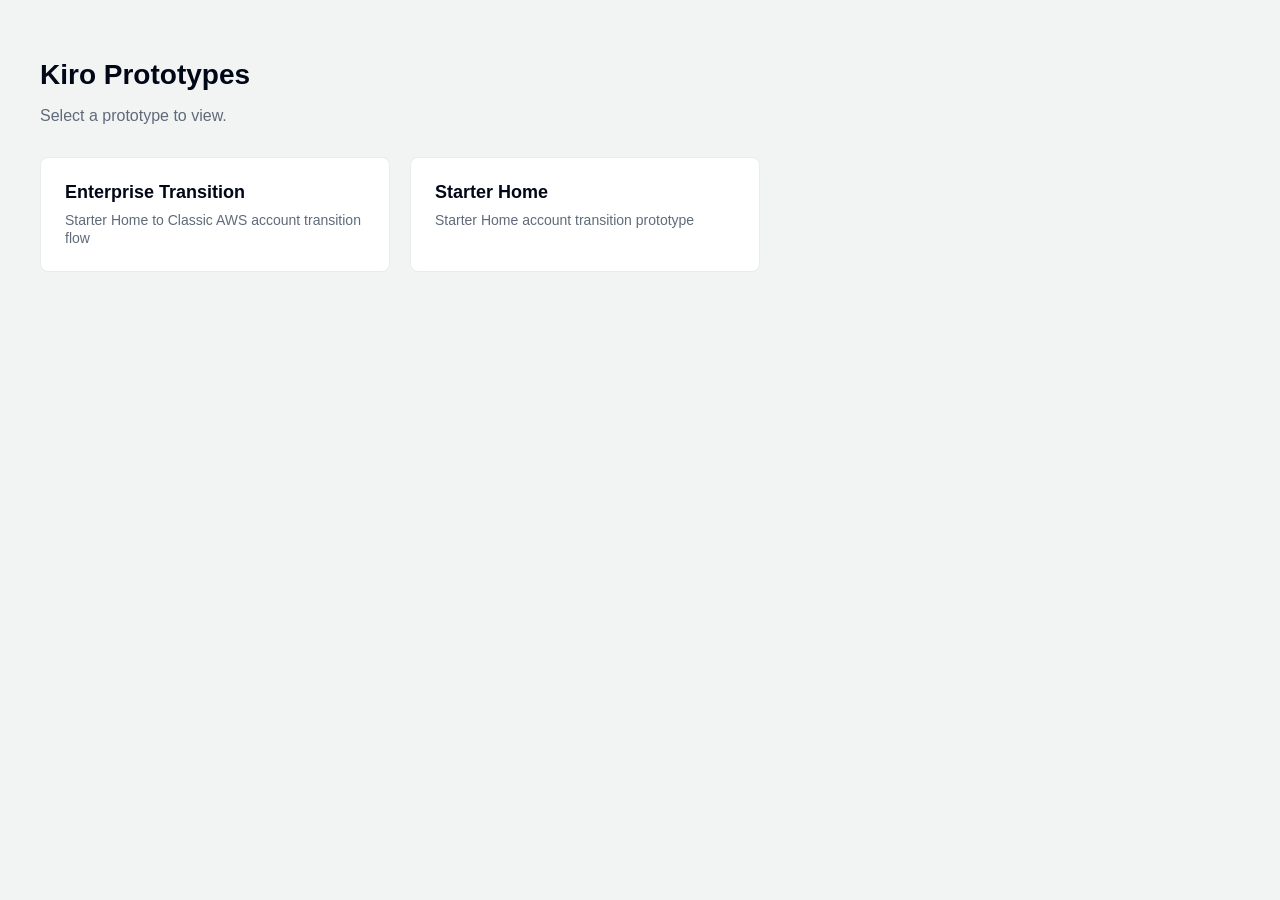
==== index.html @ e20a7c3f "Add root index and enable GitHub Pages" ====
<!DOCTYPE html>
<html lang="en">
<head>
    <meta charset="UTF-8">
    <meta name="viewport" content="width=device-width, initial-scale=1.0">
    <title>Kiro Prototypes</title>
    <style>
        body { font-family: 'Amazon Ember', 'Helvetica Neue', Arial, sans-serif; background: #f2f3f3; margin: 0; padding: 40px; color: #000716; }
        h1 { font-size: 28px; font-weight: 700; margin-bottom: 8px; }
        p { color: #5f6b7a; margin-bottom: 32px; }
        .cards { display: flex; gap: 20px; flex-wrap: wrap; }
        .card { background: white; border: 1px solid #e9ebed; border-radius: 8px; padding: 24px; width: 300px; text-decoration: none; color: inherit; transition: box-shadow 0.15s; }
        .card:hover { box-shadow: 0 4px 8px rgba(0,7,22,0.1); }
        .card h2 { font-size: 18px; margin: 0 0 8px; }
        .card span { font-size: 14px; color: #5f6b7a; }
    </style>
</head>
<body>
    <h1>Kiro Prototypes</h1>
    <p>Select a prototype to view.</p>
    <div class="cards">
        <a class="card" href="Project: transition/index.html">
            <h2>Enterprise Transition</h2>
            <span>Starter Home to Classic AWS account transition flow</span>
        </a>
        <a class="card" href="Project: starter home/index.html">
            <h2>Starter Home</h2>
            <span>Starter Home account transition prototype</span>
        </a>
    </div>
</body>
</html>
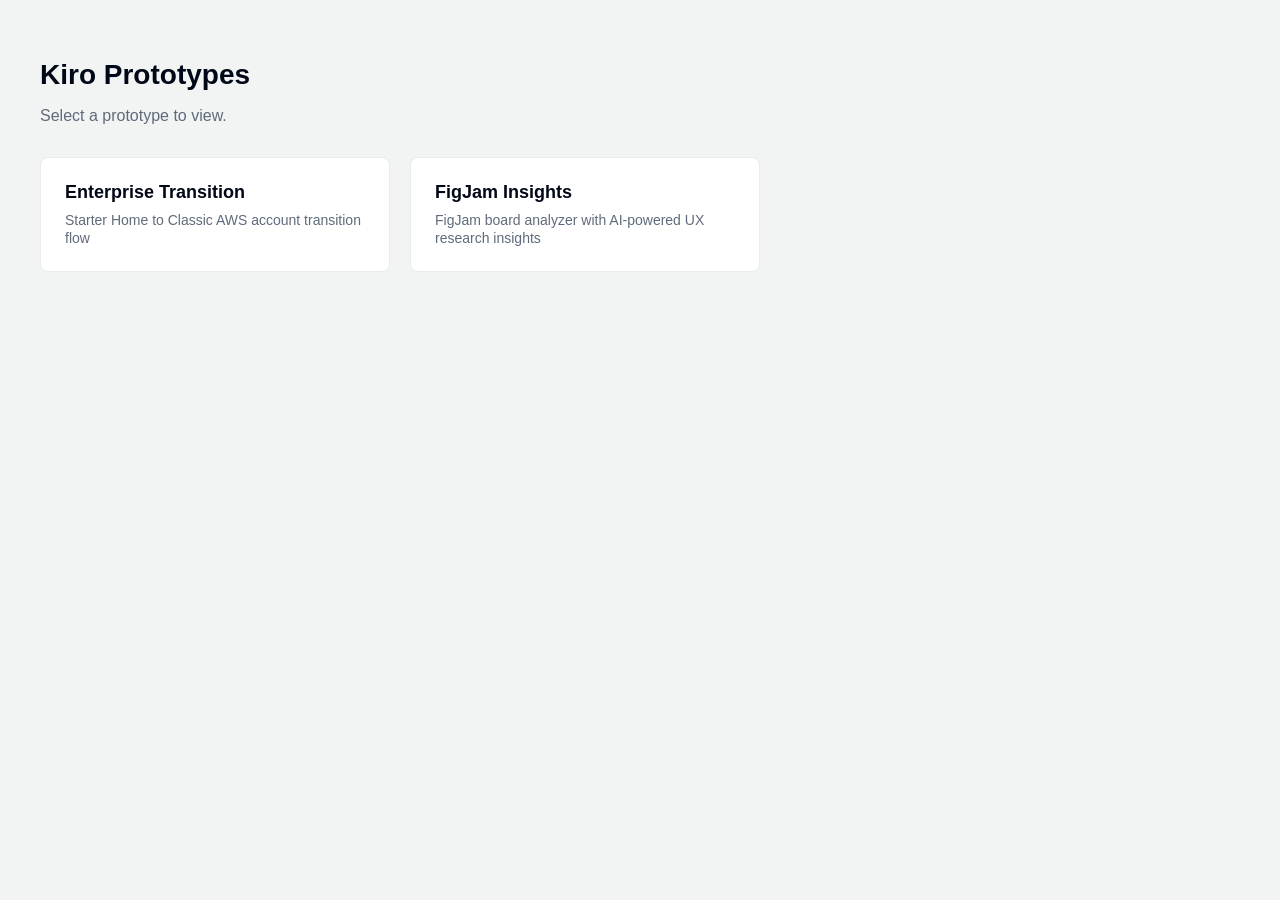
==== commit d64ea60e: "Fix landing page links to match actual project folders" ====
--- a/index.html
+++ b/index.html
@@ -23,9 +23,9 @@
             <h2>Enterprise Transition</h2>
             <span>Starter Home to Classic AWS account transition flow</span>
         </a>
-        <a class="card" href="Project: starter home/index.html">
-            <h2>Starter Home</h2>
-            <span>Starter Home account transition prototype</span>
+        <a class="card" href="Project: Figjam UX research/index.html">
+            <h2>FigJam Insights</h2>
+            <span>FigJam board analyzer with AI-powered UX research insights</span>
         </a>
     </div>
 </body>
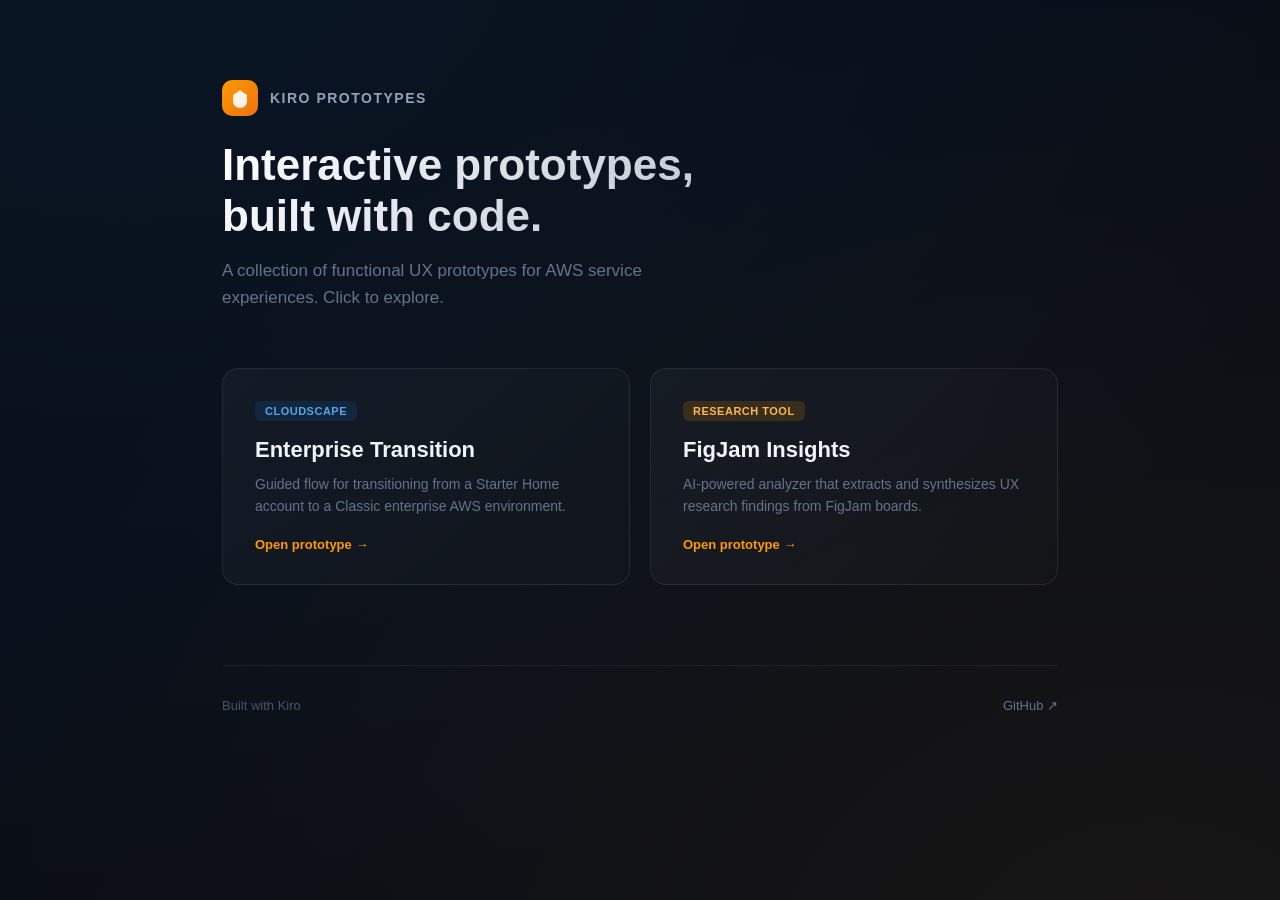
==== commit 0400e0e3: "Redesign landing page with dark mode aesthetic" ====
--- a/index.html
+++ b/index.html
@@ -5,28 +5,250 @@
     <meta name="viewport" content="width=device-width, initial-scale=1.0">
     <title>Kiro Prototypes</title>
     <style>
-        body { font-family: 'Amazon Ember', 'Helvetica Neue', Arial, sans-serif; background: #f2f3f3; margin: 0; padding: 40px; color: #000716; }
-        h1 { font-size: 28px; font-weight: 700; margin-bottom: 8px; }
-        p { color: #5f6b7a; margin-bottom: 32px; }
-        .cards { display: flex; gap: 20px; flex-wrap: wrap; }
-        .card { background: white; border: 1px solid #e9ebed; border-radius: 8px; padding: 24px; width: 300px; text-decoration: none; color: inherit; transition: box-shadow 0.15s; }
-        .card:hover { box-shadow: 0 4px 8px rgba(0,7,22,0.1); }
-        .card h2 { font-size: 18px; margin: 0 0 8px; }
-        .card span { font-size: 14px; color: #5f6b7a; }
+        * { margin: 0; padding: 0; box-sizing: border-box; }
+
+        body {
+            font-family: 'Amazon Ember', -apple-system, BlinkMacSystemFont, 'Segoe UI', Roboto, sans-serif;
+            background-color: #0a0e17;
+            color: #e2e8f0;
+            min-height: 100vh;
+            overflow-x: hidden;
+        }
+
+        /* Subtle animated gradient background */
+        .bg-glow {
+            position: fixed;
+            top: -50%;
+            left: -50%;
+            width: 200%;
+            height: 200%;
+            background: radial-gradient(ellipse at 30% 20%, rgba(9, 114, 211, 0.08) 0%, transparent 50%),
+                        radial-gradient(ellipse at 70% 80%, rgba(255, 153, 0, 0.06) 0%, transparent 50%);
+            animation: drift 20s ease-in-out infinite alternate;
+            pointer-events: none;
+            z-index: 0;
+        }
+
+        @keyframes drift {
+            0% { transform: translate(0, 0); }
+            100% { transform: translate(-3%, 3%); }
+        }
+
+        .container {
+            position: relative;
+            z-index: 1;
+            max-width: 900px;
+            margin: 0 auto;
+            padding: 80px 32px;
+        }
+
+        /* Header */
+        .header {
+            margin-bottom: 56px;
+        }
+
+        .logo {
+            display: flex;
+            align-items: center;
+            gap: 12px;
+            margin-bottom: 24px;
+        }
+
+        .logo-icon {
+            width: 36px;
+            height: 36px;
+            background: linear-gradient(135deg, #FF9900, #EC7211);
+            border-radius: 10px;
+            display: flex;
+            align-items: center;
+            justify-content: center;
+        }
+
+        .logo-text {
+            font-size: 14px;
+            font-weight: 600;
+            color: #94a3b8;
+            letter-spacing: 1.5px;
+            text-transform: uppercase;
+        }
+
+        h1 {
+            font-size: 44px;
+            font-weight: 700;
+            line-height: 1.15;
+            margin-bottom: 16px;
+            background: linear-gradient(135deg, #ffffff 0%, #94a3b8 100%);
+            -webkit-background-clip: text;
+            -webkit-text-fill-color: transparent;
+            background-clip: text;
+        }
+
+        .subtitle {
+            font-size: 17px;
+            color: #64748b;
+            line-height: 1.6;
+            max-width: 520px;
+        }
+
+        /* Cards */
+        .cards {
+            display: grid;
+            grid-template-columns: repeat(auto-fit, minmax(340px, 1fr));
+            gap: 20px;
+        }
+
+        .card {
+            background: linear-gradient(135deg, rgba(255,255,255,0.04) 0%, rgba(255,255,255,0.01) 100%);
+            border: 1px solid rgba(255,255,255,0.08);
+            border-radius: 16px;
+            padding: 32px;
+            text-decoration: none;
+            color: inherit;
+            transition: all 0.3s ease;
+            position: relative;
+            overflow: hidden;
+        }
+
+        .card::before {
+            content: '';
+            position: absolute;
+            top: 0;
+            left: 0;
+            right: 0;
+            height: 1px;
+            background: linear-gradient(90deg, transparent, rgba(255,255,255,0.1), transparent);
+            opacity: 0;
+            transition: opacity 0.3s;
+        }
+
+        .card:hover {
+            border-color: rgba(255,153,0,0.3);
+            background: linear-gradient(135deg, rgba(255,153,0,0.06) 0%, rgba(255,255,255,0.02) 100%);
+            transform: translateY(-4px);
+            box-shadow: 0 20px 40px rgba(0,0,0,0.3), 0 0 60px rgba(255,153,0,0.05);
+        }
+
+        .card:hover::before {
+            opacity: 1;
+        }
+
+        .card-badge {
+            display: inline-block;
+            padding: 4px 10px;
+            border-radius: 6px;
+            font-size: 11px;
+            font-weight: 700;
+            letter-spacing: 0.5px;
+            text-transform: uppercase;
+            margin-bottom: 16px;
+        }
+
+        .badge-blue {
+            background: rgba(9, 114, 211, 0.15);
+            color: #5ba3e6;
+        }
+
+        .badge-orange {
+            background: rgba(255, 153, 0, 0.15);
+            color: #ffb84d;
+        }
+
+        .card h2 {
+            font-size: 22px;
+            font-weight: 700;
+            margin-bottom: 10px;
+            color: #f1f5f9;
+        }
+
+        .card p {
+            font-size: 14px;
+            color: #64748b;
+            line-height: 1.6;
+            margin-bottom: 20px;
+        }
+
+        .card-arrow {
+            display: flex;
+            align-items: center;
+            gap: 6px;
+            font-size: 13px;
+            font-weight: 600;
+            color: #FF9900;
+            transition: gap 0.2s;
+        }
+
+        .card:hover .card-arrow {
+            gap: 10px;
+        }
+
+        /* Footer */
+        .footer {
+            margin-top: 80px;
+            padding-top: 32px;
+            border-top: 1px solid rgba(255,255,255,0.06);
+            display: flex;
+            justify-content: space-between;
+            align-items: center;
+        }
+
+        .footer-text {
+            font-size: 13px;
+            color: #475569;
+        }
+
+        .footer-link {
+            font-size: 13px;
+            color: #64748b;
+            text-decoration: none;
+            transition: color 0.2s;
+        }
+
+        .footer-link:hover {
+            color: #FF9900;
+        }
+
+        @media (max-width: 600px) {
+            .container { padding: 48px 20px; }
+            h1 { font-size: 32px; }
+            .cards { grid-template-columns: 1fr; }
+        }
     </style>
 </head>
 <body>
-    <h1>Kiro Prototypes</h1>
-    <p>Select a prototype to view.</p>
-    <div class="cards">
-        <a class="card" href="Project: transition/index.html">
-            <h2>Enterprise Transition</h2>
-            <span>Starter Home to Classic AWS account transition flow</span>
-        </a>
-        <a class="card" href="Project: Figjam UX research/index.html">
-            <h2>FigJam Insights</h2>
-            <span>FigJam board analyzer with AI-powered UX research insights</span>
-        </a>
+    <div class="bg-glow"></div>
+    <div class="container">
+        <div class="header">
+            <div class="logo">
+                <div class="logo-icon">
+                    <svg width="20" height="20" viewBox="0 0 20 20" fill="white">
+                        <path d="M10 2L3 7v6c0 4 3 7 7 7s7-3 7-7V7l-7-5z" opacity="0.9"/>
+                    </svg>
+                </div>
+                <span class="logo-text">Kiro Prototypes</span>
+            </div>
+            <h1>Interactive prototypes,<br>built with code.</h1>
+            <p class="subtitle">A collection of functional UX prototypes for AWS service experiences. Click to explore.</p>
+        </div>
+
+        <div class="cards">
+            <a class="card" href="transition/index.html">
+                <span class="card-badge badge-blue">Cloudscape</span>
+                <h2>Enterprise Transition</h2>
+                <p>Guided flow for transitioning from a Starter Home account to a Classic enterprise AWS environment.</p>
+                <span class="card-arrow">Open prototype →</span>
+            </a>
+            <a class="card" href="figjam-insights/index.html">
+                <span class="card-badge badge-orange">Research Tool</span>
+                <h2>FigJam Insights</h2>
+                <p>AI-powered analyzer that extracts and synthesizes UX research findings from FigJam boards.</p>
+                <span class="card-arrow">Open prototype →</span>
+            </a>
+        </div>
+
+        <div class="footer">
+            <span class="footer-text">Built with Kiro</span>
+            <a class="footer-link" href="https://github.com/backwardsgun/kiro-prototypes" target="_blank">GitHub ↗</a>
+        </div>
     </div>
 </body>
 </html>
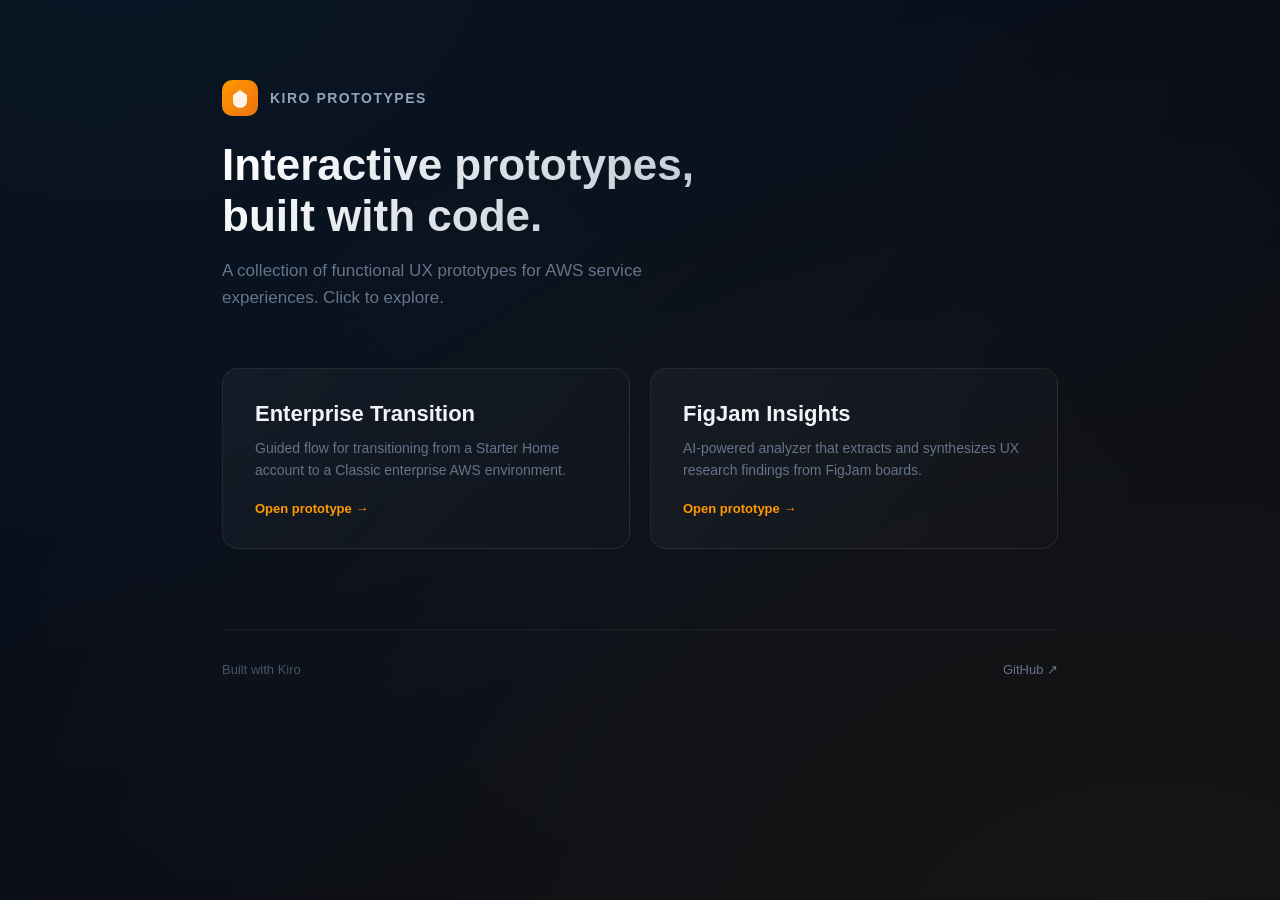
==== commit 0d7ec5e9: "Remove badge labels from prototype cards" ====
--- a/index.html
+++ b/index.html
@@ -232,13 +232,11 @@
 
         <div class="cards">
             <a class="card" href="transition/index.html">
-                <span class="card-badge badge-blue">Cloudscape</span>
                 <h2>Enterprise Transition</h2>
                 <p>Guided flow for transitioning from a Starter Home account to a Classic enterprise AWS environment.</p>
                 <span class="card-arrow">Open prototype →</span>
             </a>
             <a class="card" href="figjam-insights/index.html">
-                <span class="card-badge badge-orange">Research Tool</span>
                 <h2>FigJam Insights</h2>
                 <p>AI-powered analyzer that extracts and synthesizes UX research findings from FigJam boards.</p>
                 <span class="card-arrow">Open prototype →</span>
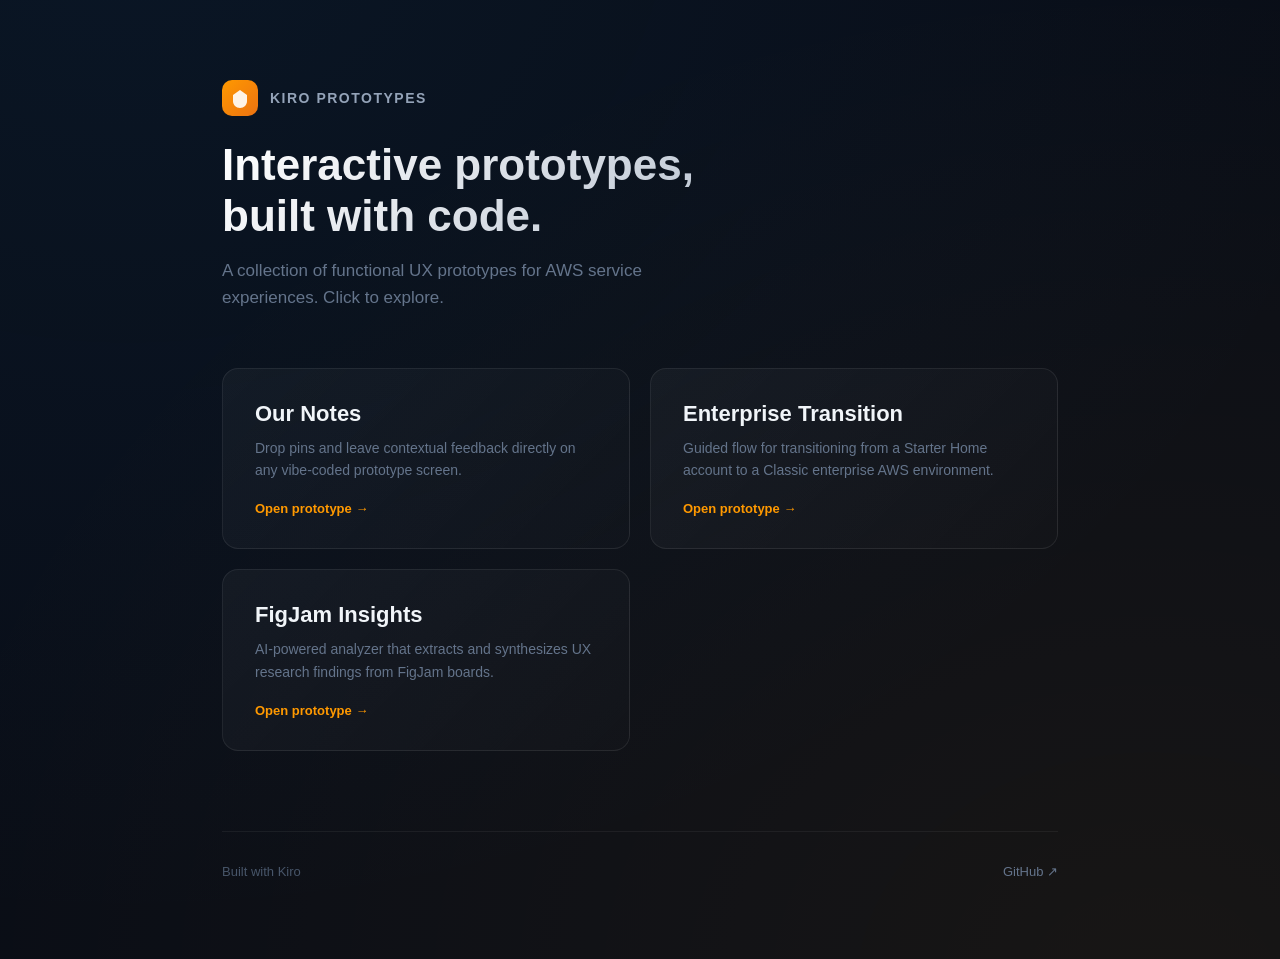
==== commit c7746f8d: "Add Our Notes - prototype feedback annotation tool" ====
--- a/index.html
+++ b/index.html
@@ -231,6 +231,11 @@
         </div>
 
         <div class="cards">
+            <a class="card" href="our-notes/index.html">
+                <h2>Our Notes</h2>
+                <p>Drop pins and leave contextual feedback directly on any vibe-coded prototype screen.</p>
+                <span class="card-arrow">Open prototype →</span>
+            </a>
             <a class="card" href="transition/index.html">
                 <h2>Enterprise Transition</h2>
                 <p>Guided flow for transitioning from a Starter Home account to a Classic enterprise AWS environment.</p>
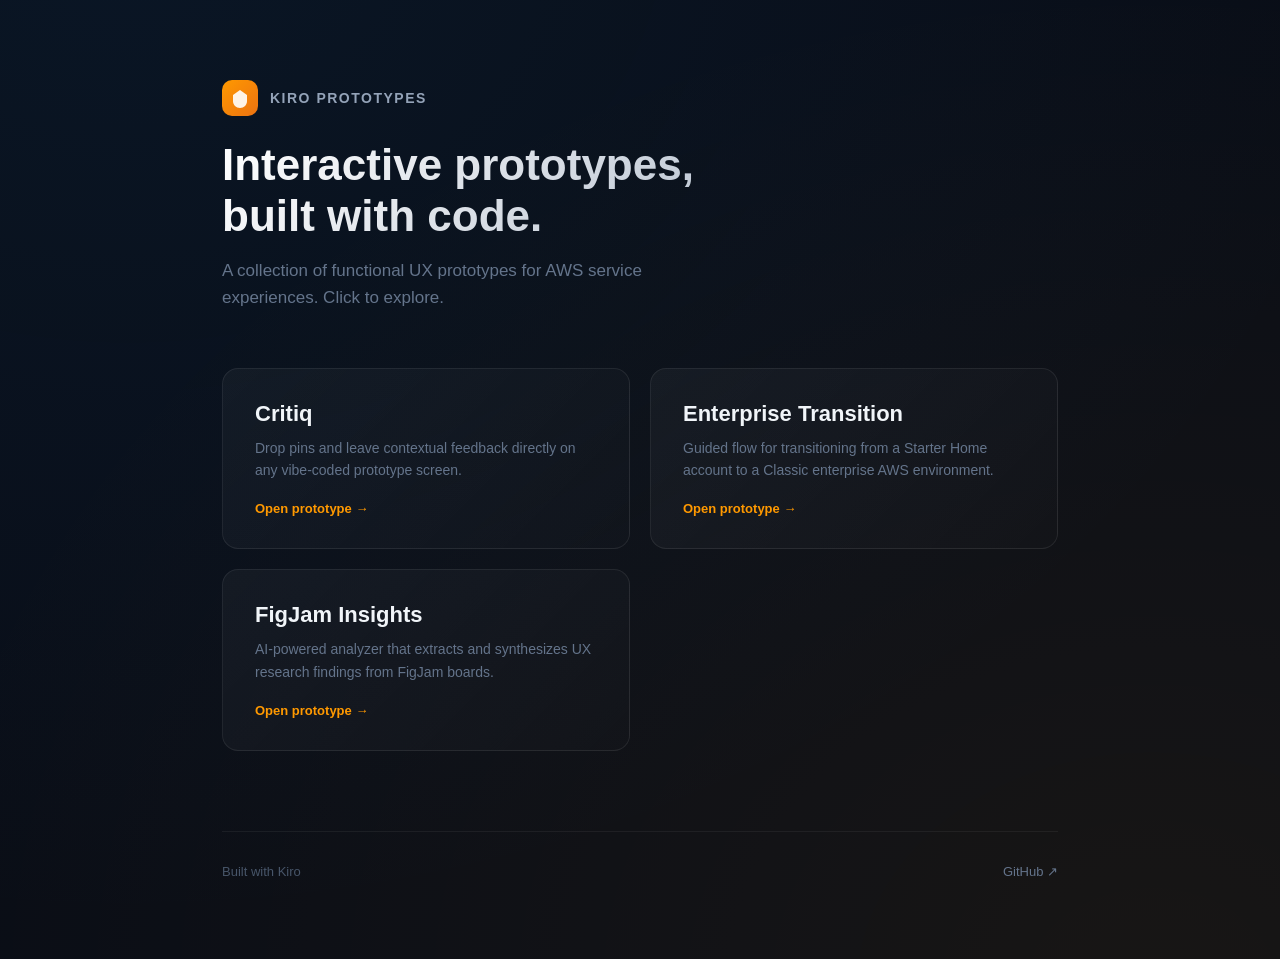
==== commit 94f20860: "Rename app from Our Notes to Critiq" ====
--- a/index.html
+++ b/index.html
@@ -232,7 +232,7 @@
 
         <div class="cards">
             <a class="card" href="our-notes/index.html">
-                <h2>Our Notes</h2>
+                <h2>Critiq</h2>
                 <p>Drop pins and leave contextual feedback directly on any vibe-coded prototype screen.</p>
                 <span class="card-arrow">Open prototype →</span>
             </a>
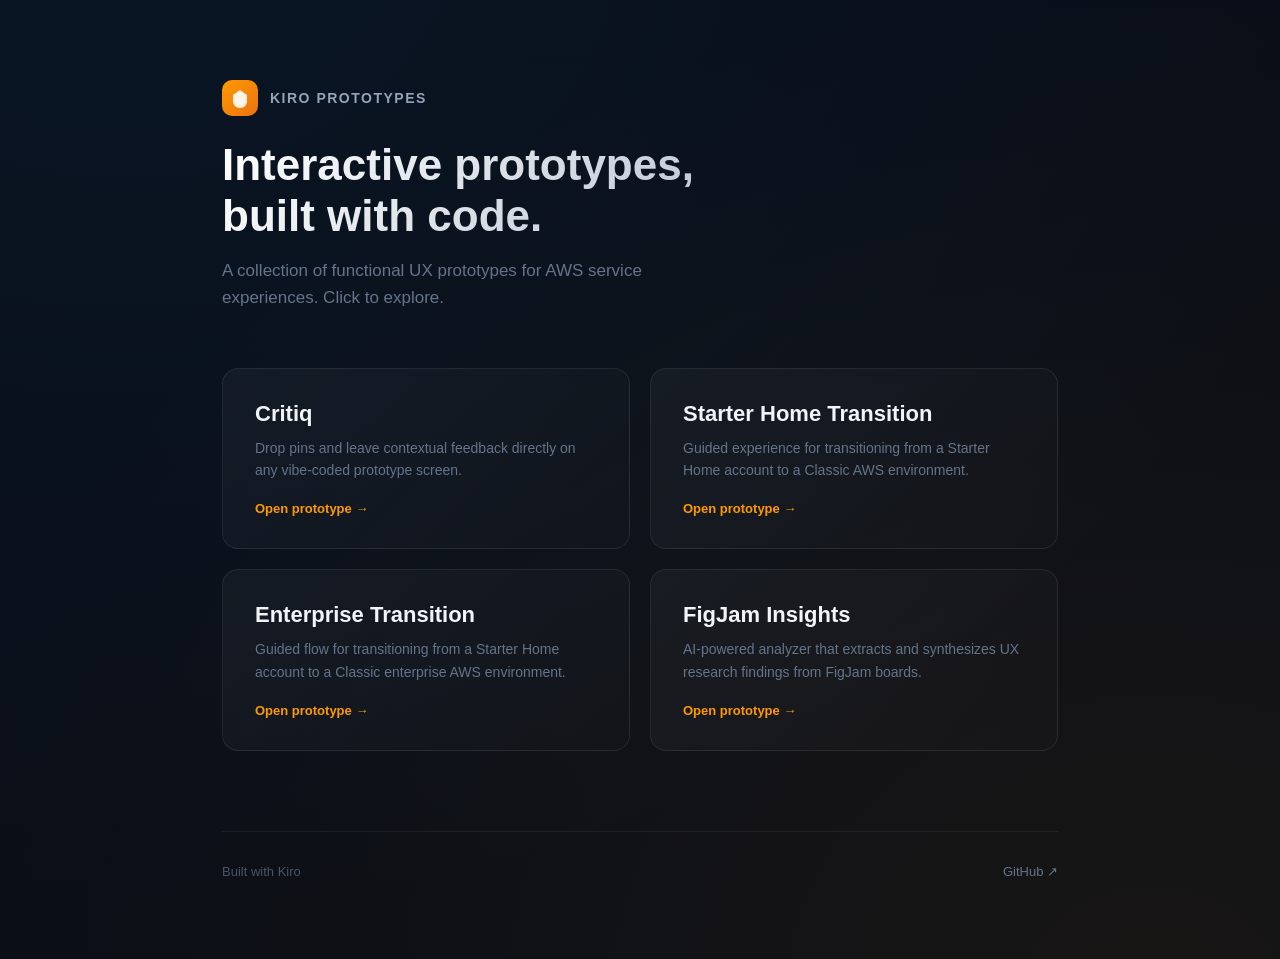
==== commit 4f4f6e8c: "Add Starter Home Transition project scaffold" ====
--- a/index.html
+++ b/index.html
@@ -236,6 +236,11 @@
                 <p>Drop pins and leave contextual feedback directly on any vibe-coded prototype screen.</p>
                 <span class="card-arrow">Open prototype →</span>
             </a>
+            <a class="card" href="starter-home-transition/index.html">
+                <h2>Starter Home Transition</h2>
+                <p>Guided experience for transitioning from a Starter Home account to a Classic AWS environment.</p>
+                <span class="card-arrow">Open prototype →</span>
+            </a>
             <a class="card" href="transition/index.html">
                 <h2>Enterprise Transition</h2>
                 <p>Guided flow for transitioning from a Starter Home account to a Classic enterprise AWS environment.</p>
